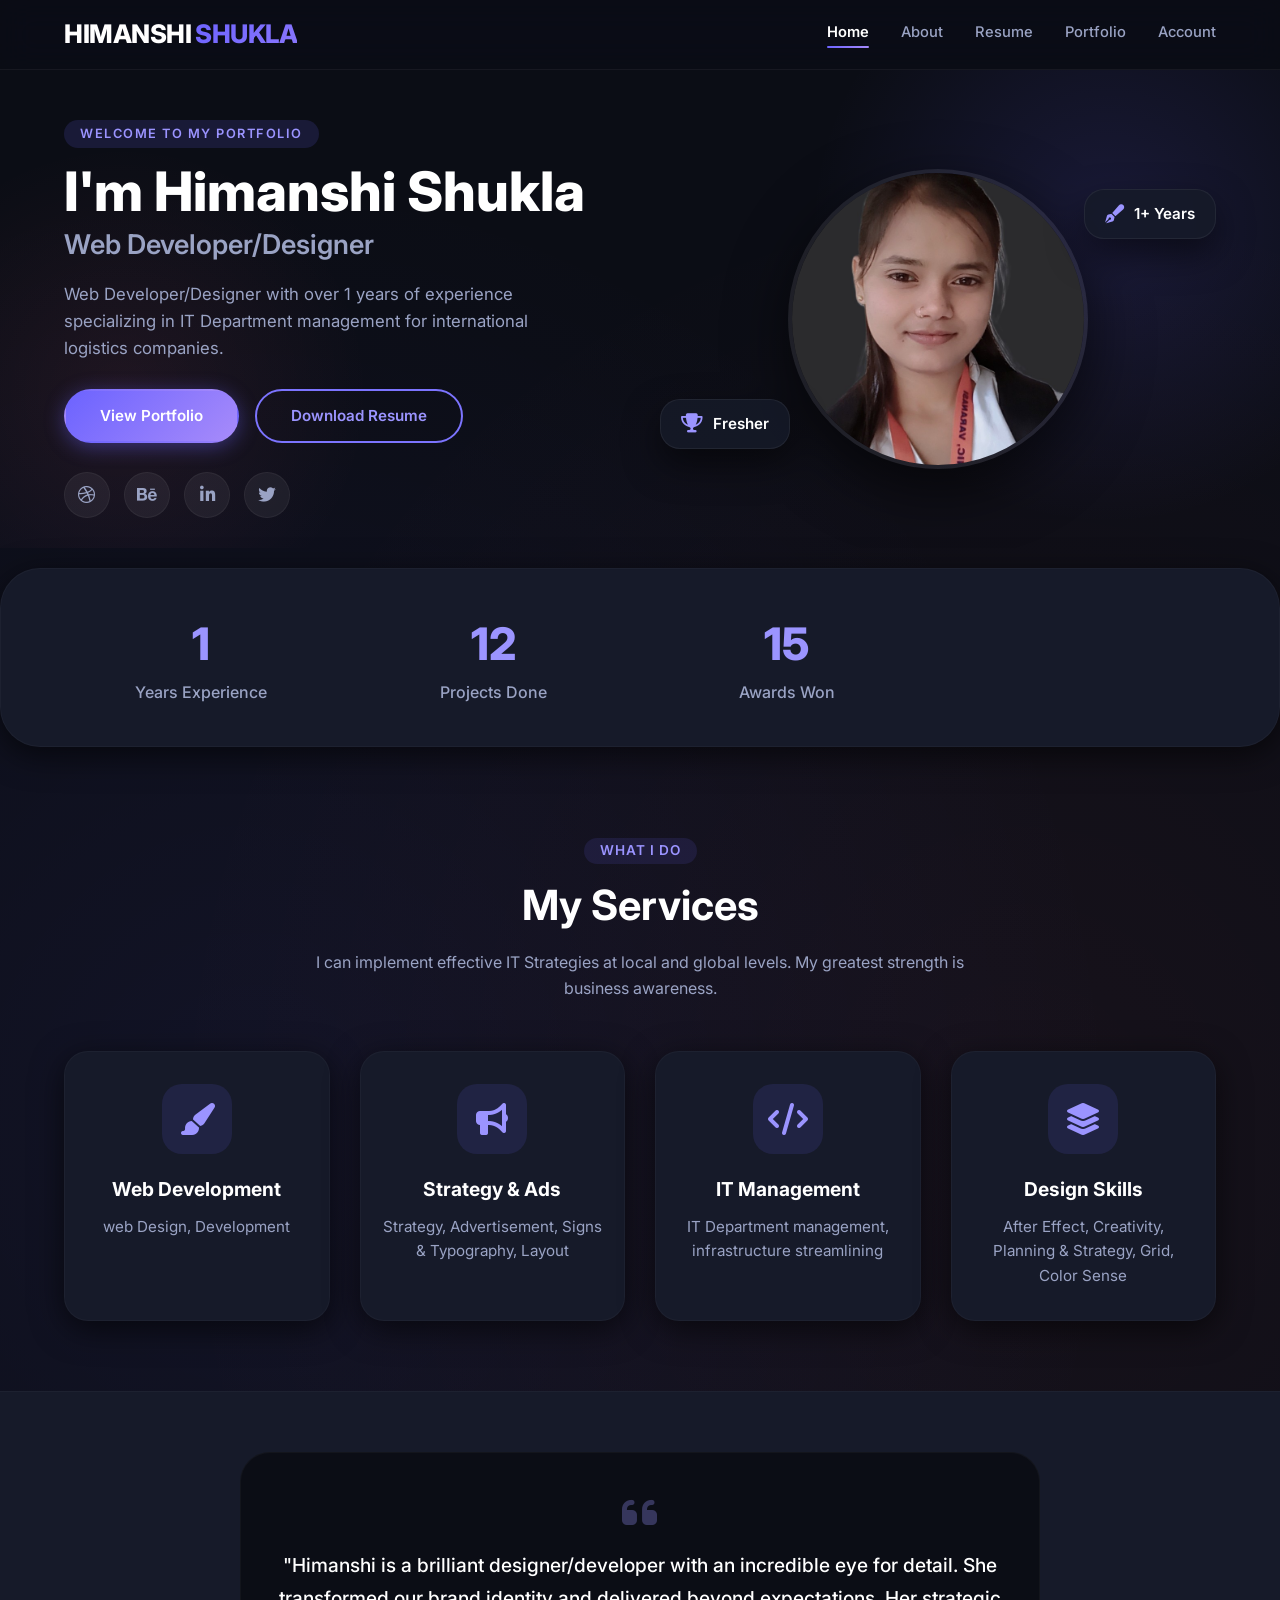
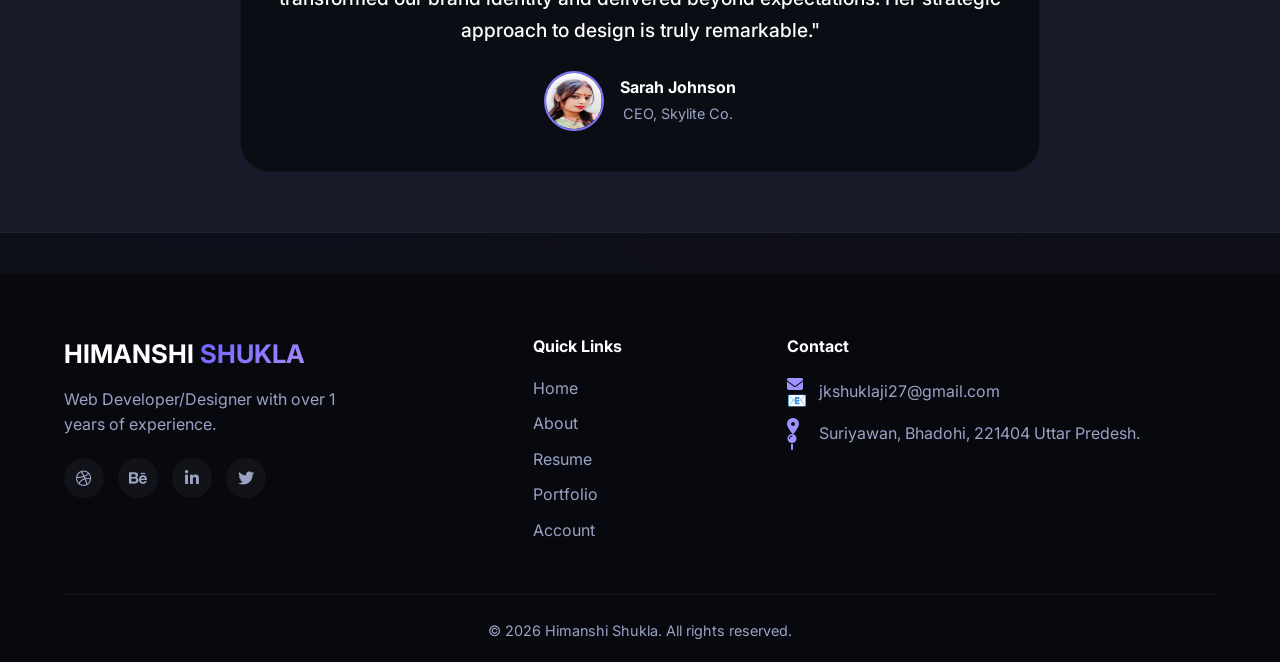
==== index.html @ bd02108a "Initial project" ====
<!DOCTYPE html>
<html lang="en">
<head>
    <meta charset="UTF-8" />
    <meta name="viewport" content="width=device-width, initial-scale=1.0" />
    <title>Himanshi Shukla | Home</title>
    <link rel="stylesheet" href="style.css" />
    <link rel="preconnect" href="https://fonts.googleapis.com" />
    <link rel="preconnect" href="https://fonts.gstatic.com" crossorigin />
    <link href="https://fonts.googleapis.com/css2?family=Inter:opsz,wght@14..32,400;14..32,500;14..32,600;14..32,700;14..32,800&display=swap" rel="stylesheet" />
    <link rel="stylesheet" href="https://cdnjs.cloudflare.com/ajax/libs/font-awesome/6.5.0/css/all.min.css" />
</head>
<body>
    <header class="header">
        <div class="container nav-container">
            <a href="index.html" class="logo">HIMANSHI <span>SHUKLA</span></a>
            <nav class="nav-links" id="navLinks">
                <a href="index.html" class="active">Home</a>
                <a href="about.html">About</a>
                <a href="resume.html">Resume</a>
                <a href="portfolio.html">Portfolio</a>
                <a href="contact.html">Account</a>
            </nav>
            <button class="hamburger" id="hamburger" aria-label="Toggle navigation">
                <span></span><span></span><span></span>
            </button>
        </div>
    </header>

    <section class="hero">
        <div class="container hero-grid">
            <div class="hero-content">
                <p class="hero-tag">Welcome to my portfolio</p>
                <h1 class="hero-title">I'm <span>Himanshi Shukla</span></h1>
                <h2 class="hero-subtitle">Web Developer/Designer</h2>
                <p class="hero-desc">Web Developer/Designer with over 1 years of experience specializing in IT Department management for international logistics companies.</p>
                <div class="hero-buttons">
                    <a href="portfolio.html" class="btn btn-primary">View Portfolio</a>
                    <a href="resume.html" class="btn btn-outline">Download Resume</a>
                </div>
                <div class="hero-social">
                    <a href="#"><i class="fab fa-dribbble"></i></a>
                    <a href="#"><i class="fab fa-behance"></i></a>
                    <a href="#"><i class="fab fa-linkedin-in"></i></a>
                    <a href="#"><i class="fab fa-twitter"></i></a>
                </div>
            </div>
            <div class="hero-image">
                <div class="hero-avatar">
                    <img src="img/him1.jpeg" alt="Himanshi Shukla" />
                </div>
                <div class="floating-card card-1"><i class="fas fa-pen-fancy"></i>1+ Years</div>
                <div class="floating-card card-2"><i class="fas fa-trophy"></i>Fresher</div>
            </div>
        </div>
    </section>

    <section class="stats">
        <div class="container stats-grid">
            <div class="stat-item"><span class="stat-number" data-count="1">0</span><span class="stat-label">Years Experience</span></div>
            <div class="stat-item"><span class="stat-number" data-count="12">0</span><span class="stat-label">Projects Done</span></div>
            <div class="stat-item"><span class="stat-number" data-count="15">0</span><span class="stat-label">Awards Won</span></div>
        </div>
    </section>

    <section class="services">
        <div class="container">
            <div class="section-header">
                <span class="section-tag">What I Do</span>
                <h2 class="section-title">My <span>Services</span></h2>
                <p class="section-desc">I can implement effective IT Strategies at local and global levels. My greatest strength is business awareness.</p>
            </div>
            <div class="services-grid">
                <div class="service-card"><div class="service-icon"><i class="fas fa-paint-brush"></i></div><h3>Web Development</h3><p>web Design, Development</p></div>
                <div class="service-card"><div class="service-icon"><i class="fas fa-bullhorn"></i></div><h3>Strategy & Ads</h3><p>Strategy, Advertisement, Signs & Typography, Layout</p></div>
                <div class="service-card"><div class="service-icon"><i class="fas fa-code"></i></div><h3>IT Management</h3><p>IT Department management, infrastructure streamlining</p></div>
                <div class="service-card"><div class="service-icon"><i class="fas fa-layer-group"></i></div><h3>Design Skills</h3><p>After Effect, Creativity, Planning & Strategy, Grid, Color Sense</p></div>
            </div>
        </div>
    </section>

    <section class="testimonial">
        <div class="container">
            <div class="testimonial-card">
                <i class="fas fa-quote-left quote-icon"></i>
                <p class="testimonial-text">"Himanshi is a brilliant designer/developer with an incredible eye for detail. She transformed our brand identity and delivered beyond expectations. Her strategic approach to design is truly remarkable."</p>
                <div class="testimonial-author">
                    <img src="img/di.png" alt="Mrs.Pragya Shukla" />
                    <div><h4>Sarah Johnson</h4><span>CEO, Skylite  Co.</span></div>
                </div>
            </div>
        </div>
    </section>

    <footer class="footer">
        <div class="container">
            <div class="footer-grid">
                <div class="footer-brand"><h3>HIMANSHI <span>SHUKLA</span></h3><p>Web Developer/Designer with over 1 years of experience.</p><div class="footer-social"><a href="#"><i class="fab fa-dribbble"></i></a><a href="#"><i class="fab fa-behance"></i></a><a href="#"><i class="fab fa-linkedin-in"></i></a><a href="#"><i class="fab fa-twitter"></i></a></div></div>
                <div class="footer-links"><h4>Quick Links</h4><a href="index.html">Home</a><a href="about.html">About</a><a href="resume.html">Resume</a><a href="portfolio.html">Portfolio</a><a href="contact.html">Account</a></div>
                <div class="footer-contact"><h4>Contact</h4><p><i class="fas fa-envelope">📧</i>jkshuklaji27@gmail.com</p><p><i class="fas fa-map-marker-alt">📍</i> Suriyawan, Bhadohi, 221404 Uttar Predesh.</p></div>
            </div>
            <div class="footer-bottom"><p>&copy; 2026 Himanshi Shukla. All rights reserved.</p></div>
        </div>
    </footer>

    <script src="script.js"></script>
</body>
</html>
---- style.css ----
/* ============================================================
   CSS VARIABLES — ELEGANT DARK THEME
   ============================================================ */
:root {
    color-scheme: dark;

    /* Primary palette (Bright on dark) */
    --color-primary: #7C74FF;
    --color-primary-light: #9B94FF;
    --color-primary-dark: #5A4FD8;
    --color-primary-glow: rgba(108, 99, 255, 0.35);

    /* Secondary / Accents (Neon-ish) */
    --color-secondary: #FF6B8A;
    --color-secondary-light: #FF8AA8;
    --color-accent: #FFD93D;
    --color-accent-soft: #332D1A;

    /* Dark Neutrals */
    --color-bg: #0B0D15;
    --color-bg-card: #161A29;
    --color-bg-card-hover: #1E2337;
    --color-text: #EEF0F8;
    --color-text-muted: #9AA3C4;
    --color-border: #2A2F45;

    /* Dark Shadows (Deep & Glowing) */
    --shadow-soft: 0 8px 32px rgba(0, 0, 0, 0.6);
    --shadow-medium: 0 16px 48px rgba(0, 0, 0, 0.8);
    --shadow-glow: 0 8px 40px rgba(108, 99, 255, 0.25);

    /* Gradients (Rich & Vibrant) */
    --gradient-primary: linear-gradient(135deg, #6C63FF 0%, #a78bfa 100%);
    --gradient-secondary: linear-gradient(135deg, #FF6B8A 0%, #FF8AA8 100%);
    --gradient-accent: linear-gradient(135deg, #FFD93D 0%, #F59E0B 100%);
    --gradient-hero: linear-gradient(135deg, #6C63FF 0%, #FF6B8A 50%, #FFD93D 100%);
    --gradient-bg: radial-gradient(ellipse at 20% 50%, rgba(108, 99, 255, 0.08) 0%, transparent 60%),
                   radial-gradient(ellipse at 80% 50%, rgba(255, 107, 138, 0.05) 0%, transparent 60%);

    /* Typography & radius */
    --font-family: 'Inter', sans-serif;
    --radius-card: 24px;
    --radius-pill: 60px;
    --transition-smooth: cubic-bezier(0.25, 0.46, 0.45, 0.94);
    --transition-bounce: cubic-bezier(0.34, 1.56, 0.64, 1);
}

/* ============================================================
   RESET & BASE (Dark)
   ============================================================ */
* {
    margin: 0;
    padding: 0;
    box-sizing: border-box;
}

html {
    scroll-behavior: smooth;
}

body {
    font-family: var(--font-family);
    background: var(--color-bg);
    color: var(--color-text);
    line-height: 1.6;
    overflow-x: hidden;
    background-image: var(--gradient-bg);
    min-height: 100vh;
}

/* Custom Dark Scrollbar */
::-webkit-scrollbar {
    width: 8px;
}
::-webkit-scrollbar-track {
    background: var(--color-bg);
}
::-webkit-scrollbar-thumb {
    background: var(--color-primary);
    border-radius: 10px;
}
::-webkit-scrollbar-thumb:hover {
    background: var(--color-primary-light);
}

a {
    text-decoration: none;
    color: inherit;
}

img {
    max-width: 100%;
    display: block;
}

.container {
    max-width: 1200px;
    margin: 0 auto;
    padding: 0 24px;
}

/* ============================================================
   GLOBAL TEXT GRADIENT ANIMATION (shimmer)
   ============================================================ */
.gradient-text {
    background: var(--gradient-primary);
    background-size: 200% 200%;
    -webkit-background-clip: text;
    -webkit-text-fill-color: transparent;
    background-clip: text;
    animation: shimmerText 5s ease-in-out infinite;
}

@keyframes shimmerText {
    0%, 100% { background-position: 0% 50%; }
    50% { background-position: 100% 50%; }
}

/* ============================================================
   HEADER / NAV (Glass-morphism Dark)
   ============================================================ */
.header {
    background: rgba(11, 13, 21, 0.78);
    backdrop-filter: blur(16px) saturate(180%);
    -webkit-backdrop-filter: blur(16px) saturate(180%);
    border-bottom: 1px solid rgba(255, 255, 255, 0.05);
    position: sticky;
    top: 0;
    z-index: 1000;
    padding: 14px 0;
    transition: box-shadow 0.4s ease, background 0.4s ease;
}

.header.scrolled {
    box-shadow: 0 8px 32px rgba(0, 0, 0, 0.5);
    background: rgba(11, 13, 21, 0.92);
}

.nav-container {
    display: flex;
    justify-content: space-between;
    align-items: center;
}

.logo {
    font-size: 1.6rem;
    font-weight: 800;
    letter-spacing: -0.5px;
    display: flex;
    align-items: center;
    gap: 4px;
    color: #fff;
}

.logo-icon {
    display: inline-block;
    animation: logoPulse 3s ease-in-out infinite;
}

@keyframes logoPulse {
    0%, 100% { transform: scale(1); }
    50% { transform: scale(1.08); }
}

.logo span {
    background: var(--gradient-primary);
    -webkit-background-clip: text;
    -webkit-text-fill-color: transparent;
    background-clip: text;
    animation: shimmerText 4s ease-in-out infinite;
    background-size: 200% 200%;
}

.nav-links {
    display: flex;
    gap: 32px;
    align-items: center;
}

.nav-links a {
    font-weight: 500;
    font-size: 0.92rem;
    transition: color 0.3s ease;
    position: relative;
    padding-bottom: 4px;
    color: var(--color-text-muted);
}

.nav-links a::after {
    content: '';
    position: absolute;
    bottom: 0;
    left: 0;
    width: 0;
    height: 2.5px;
    background: var(--gradient-primary);
    border-radius: 4px;
    transition: width 0.4s var(--transition-smooth);
}

.nav-links a:hover::after,
.nav-links a.active::after {
    width: 100%;
}

.nav-links a:hover,
.nav-links a.active {
    color: #fff;
}

.nav-links a.active {
    font-weight: 600;
}

.hamburger {
    display: none;
    flex-direction: column;
    gap: 5px;
    background: none;
    border: none;
    cursor: pointer;
    padding: 4px;
    transition: transform 0.3s ease;
}
.hamburger:hover {
    transform: scale(1.05);
}
.hamburger span {
    width: 28px;
    height: 3px;
    background: #fff;
    border-radius: 4px;
    transition: 0.3s ease;
    transform-origin: center;
}
.hamburger.open span:nth-child(1) {
    transform: rotate(45deg) translate(6px, 6px);
}
.hamburger.open span:nth-child(2) {
    opacity: 0;
    transform: scaleX(0);
}
.hamburger.open span:nth-child(3) {
    transform: rotate(-45deg) translate(6px, -6px);
}

/* ============================================================
   HERO SECTION (Dark with Glowing Orbs)
   ============================================================ */
.hero {
    padding: 50px 0 30px;
    position: relative;
    overflow: hidden;
}

/* Glowing background orbs for dark theme */
.hero::before {
    content: '';
    position: absolute;
    top: -30%;
    right: -10%;
    width: 600px;
    height: 600px;
    background: radial-gradient(circle, rgba(108, 99, 255, 0.15) 0%, transparent 70%);
    border-radius: 50%;
    pointer-events: none;
    animation: orbFloat 20s ease-in-out infinite alternate;
}
.hero::after {
    content: '';
    position: absolute;
    bottom: -20%;
    left: -10%;
    width: 500px;
    height: 500px;
    background: radial-gradient(circle, rgba(255, 107, 138, 0.08) 0%, transparent 70%);
    border-radius: 50%;
    pointer-events: none;
    animation: orbFloat 25s ease-in-out infinite alternate-reverse;
}

@keyframes orbFloat {
    0% { transform: translate(0, 0) scale(1); }
    100% { transform: translate(40px, -30px) scale(1.1); }
}

.hero-grid {
    display: grid;
    grid-template-columns: 1fr 1fr;
    gap: 40px;
    align-items: center;
    position: relative;
    z-index: 1;
}

.hero-tag {
    color: var(--color-primary-light);
    font-weight: 600;
    letter-spacing: 1.5px;
    text-transform: uppercase;
    font-size: 0.8rem;
    display: inline-block;
    background: rgba(108, 99, 255, 0.15);
    padding: 4px 16px;
    border-radius: var(--radius-pill);
    margin-bottom: 6px;
    animation: fadeInUp 0.8s var(--transition-smooth) both;
}

.hero-title {
    font-size: 3.4rem;
    font-weight: 800;
    margin: 8px 0 2px;
    line-height: 1.08;
    color: #fff;
    animation: fadeInUp 0.8s var(--transition-smooth) 0.1s both;
}

.hero-title .highlight {
    background: var(--gradient-primary);
    background-size: 200% 200%;
    -webkit-background-clip: text;
    -webkit-text-fill-color: transparent;
    background-clip: text;
    animation: shimmerText 5s ease-in-out infinite;
}

.hero-subtitle {
    font-size: 1.7rem;
    font-weight: 600;
    color: var(--color-text-muted);
    margin-bottom: 14px;
    animation: fadeInUp 0.8s var(--transition-smooth) 0.2s both;
}

.typed-cursor {
    display: inline-block;
    width: 3px;
    height: 1.2em;
    background: var(--color-primary-light);
    margin-left: 4px;
    animation: blink 0.9s step-end infinite;
    vertical-align: text-bottom;
}

@keyframes blink {
    0%, 100% { opacity: 1; }
    50% { opacity: 0; }
}

.hero-desc {
    max-width: 500px;
    color: var(--color-text-muted);
    margin-bottom: 28px;
    font-size: 1.05rem;
    animation: fadeInUp 0.8s var(--transition-smooth) 0.3s both;
}

.hero-buttons {
    display: flex;
    gap: 16px;
    flex-wrap: wrap;
    margin-bottom: 28px;
    animation: fadeInUp 0.8s var(--transition-smooth) 0.4s both;
}

.btn {
    padding: 13px 34px;
    border-radius: var(--radius-pill);
    font-weight: 600;
    font-size: 0.95rem;
    transition: all 0.4s var(--transition-smooth);
    border: 2px solid transparent;
    cursor: pointer;
    display: inline-flex;
    align-items: center;
    gap: 10px;
    position: relative;
    overflow: hidden;
}

.btn-primary {
    background: var(--gradient-primary);
    color: #fff;
    box-shadow: 0 4px 20px rgba(108, 99, 255, 0.4);
}

.btn-primary::before {
    content: '';
    position: absolute;
    inset: 0;
    background: linear-gradient(135deg, rgba(255,255,255,0.15), transparent);
    opacity: 0;
    transition: opacity 0.4s ease;
}
.btn-primary:hover::before {
    opacity: 1;
}
.btn-primary:hover {
    transform: translateY(-4px) scale(1.03);
    box-shadow: 0 16px 40px rgba(108, 99, 255, 0.5);
}
.btn-primary:active {
    transform: translateY(0) scale(0.98);
}

.btn-outline {
    border-color: var(--color-primary);
    color: var(--color-primary-light);
    background: transparent;
}
.btn-outline:hover {
    background: var(--color-primary);
    color: #fff;
    transform: translateY(-4px) scale(1.03);
    box-shadow: 0 12px 32px rgba(108, 99, 255, 0.3);
}
.btn i {
    transition: transform 0.4s var(--transition-bounce);
}
.btn:hover i {
    transform: translateX(4px) scale(1.1);
}

.hero-social {
    display: flex;
    gap: 14px;
    animation: fadeInUp 0.8s var(--transition-smooth) 0.5s both;
}

.hero-social a {
    width: 46px;
    height: 46px;
    border-radius: 50%;
    background: rgba(255, 255, 255, 0.06);
    display: flex;
    align-items: center;
    justify-content: center;
    font-size: 1.1rem;
    color: var(--color-text-muted);
    transition: all 0.5s var(--transition-smooth);
    border: 1px solid rgba(255, 255, 255, 0.05);
}
.hero-social a:hover {
    background: var(--color-primary);
    color: #fff;
    transform: translateY(-6px) rotate(8deg) scale(1.08);
    box-shadow: 0 12px 30px rgba(108, 99, 255, 0.4);
    border-color: var(--color-primary);
}

.hero-image {
    position: relative;
    display: flex;
    justify-content: center;
    align-items: center;
    animation: fadeInUp 0.8s var(--transition-smooth) 0.2s both;
}

.hero-avatar {
    width: 300px;
    height: 300px;
    border-radius: 50%;
    overflow: hidden;
    box-shadow: 0 20px 60px rgba(0, 0, 0, 0.6);
    border: 4px solid rgba(255, 255, 255, 0.08);
    position: relative;
    transition: transform 0.6s var(--transition-smooth), box-shadow 0.6s ease;
}
.hero-avatar:hover {
    transform: scale(1.02) rotate(2deg);
    box-shadow: 0 30px 80px rgba(108, 99, 255, 0.2);
}
.hero-avatar img {
    width: 100%;
    height: 100%;
    object-fit: cover;
    transition: transform 0.8s var(--transition-smooth);
}
.hero-avatar:hover img {
    transform: scale(1.05);
}

.floating-card {
    position: absolute;
    background: rgba(22, 26, 41, 0.85);
    backdrop-filter: blur(8px);
    padding: 12px 20px;
    border-radius: 20px;
    box-shadow: 0 15px 35px rgba(0, 0, 0, 0.5);
    display: flex;
    align-items: center;
    gap: 10px;
    font-weight: 600;
    font-size: 0.95rem;
    animation: floatAndBob 6s ease-in-out infinite;
    border: 1px solid rgba(255, 255, 255, 0.06);
    color: #fff;
}
.floating-card i {
    color: var(--color-primary-light);
    font-size: 1.2rem;
}
.card-1 {
    top: 20px;
    right: 0;
    animation-delay: 0s;
}
.card-2 {
    bottom: 20px;
    left: 0;
    animation-delay: 2s;
}

@keyframes floatAndBob {
    0% { transform: translateY(0px) rotate(0deg); }
    50% { transform: translateY(-15px) rotate(2deg); }
    100% { transform: translateY(0px) rotate(0deg); }
}

/* ============================================================
   STATS SECTION
   ============================================================ */
.stats {
    padding: 40px 0;
    background: var(--color-bg-card);
    border-radius: 40px;
    margin: 20px 0;
    box-shadow: var(--shadow-soft);
    border: 1px solid rgba(255, 255, 255, 0.03);
}
.stats-grid {
    display: grid;
    grid-template-columns: repeat(4, 1fr);
    gap: 20px;
    text-align: center;
}
.stat-number {
    font-size: 2.8rem;
    font-weight: 800;
    color: var(--color-primary-light);
    display: block;
    animation: countPulse 2s ease-in-out infinite;
}
@keyframes countPulse {
    0%, 100% { transform: scale(1); }
    50% { transform: scale(1.02); }
}
.stat-label {
    color: var(--color-text-muted);
    font-weight: 500;
}

/* ============================================================
   SECTION HEADERS
   ============================================================ */
.section-header {
    text-align: center;
    max-width: 700px;
    margin: 0 auto 50px;
}
.section-tag {
    color: var(--color-primary-light);
    font-weight: 600;
    letter-spacing: 1px;
    text-transform: uppercase;
    font-size: 0.85rem;
    background: rgba(108, 99, 255, 0.12);
    padding: 2px 16px;
    border-radius: var(--radius-pill);
    display: inline-block;
}
.section-title {
    font-size: 2.6rem;
    font-weight: 700;
    margin: 8px 0 12px;
    color: #fff;
}
.section-desc {
    color: var(--color-text-muted);
}

/* ============================================================
   SERVICES CARDS
   ============================================================ */
.services {
    padding: 70px 0;
}
.services-grid {
    display: grid;
    grid-template-columns: repeat(4, 1fr);
    gap: 30px;
}
.service-card {
    background: var(--color-bg-card);
    padding: 32px 20px;
    border-radius: var(--radius-card);
    text-align: center;
    box-shadow: var(--shadow-soft);
    transition: all 0.4s var(--transition-smooth);
    border-bottom: 3px solid transparent;
    border: 1px solid rgba(255, 255, 255, 0.03);
}
.service-card:hover {
    transform: translateY(-12px);
    box-shadow: var(--shadow-medium);
    border-bottom-color: var(--color-primary);
    background: var(--color-bg-card-hover);
}
.service-icon {
    width: 70px;
    height: 70px;
    margin: 0 auto 20px;
    background: rgba(108, 99, 255, 0.12);
    border-radius: 20px;
    display: flex;
    align-items: center;
    justify-content: center;
    font-size: 2rem;
    color: var(--color-primary-light);
    transition: all 0.4s var(--transition-smooth);
}
.service-card:hover .service-icon {
    transform: scale(1.12) rotate(5deg);
    background: var(--gradient-primary);
    color: #fff;
}
.service-card h3 {
    margin-bottom: 10px;
    font-size: 1.2rem;
    color: #fff;
}
.service-card p {
    color: var(--color-text-muted);
    font-size: 0.95rem;
}

/* ============================================================
   TESTIMONIAL
   ============================================================ */
.testimonial {
    padding: 60px 0;
    background: var(--color-bg-card);
    border-top: 1px solid rgba(255, 255, 255, 0.03);
    border-bottom: 1px solid rgba(255, 255, 255, 0.03);
}
.testimonial-card {
    max-width: 800px;
    margin: 0 auto;
    text-align: center;
    padding: 40px 30px;
    background: var(--color-bg);
    border-radius: 30px;
    position: relative;
    transition: all 0.4s ease;
    border: 1px solid rgba(255, 255, 255, 0.03);
}
.testimonial-card:hover {
    transform: scale(1.01);
    box-shadow: var(--shadow-medium);
}
.quote-icon {
    font-size: 2.5rem;
    color: var(--color-primary-light);
    opacity: 0.3;
    margin-bottom: 16px;
    animation: quotePulse 3s ease-in-out infinite;
}
@keyframes quotePulse {
    0%, 100% { opacity: 0.3; transform: scale(1); }
    50% { opacity: 0.6; transform: scale(1.05); }
}
.testimonial-text {
    font-size: 1.2rem;
    font-weight: 500;
    color: #fff;
    line-height: 1.7;
}
.testimonial-author {
    display: flex;
    align-items: center;
    justify-content: center;
    gap: 16px;
    margin-top: 24px;
}
.testimonial-author img {
    width: 60px;
    height: 60px;
    border-radius: 50%;
    transition: transform 0.4s ease;
    border: 2px solid var(--color-primary);
}
.testimonial-author img:hover {
    transform: scale(1.08) rotate(4deg);
}
.testimonial-author h4 {
    font-weight: 700;
    color: #fff;
}
.testimonial-author span {
    color: var(--color-text-muted);
    font-size: 0.9rem;
}

/* ============================================================
   ABOUT PAGE
   ============================================================ */
.about-grid {
    display: grid;
    grid-template-columns: 1fr 1fr;
    gap: 50px;
    align-items: center;
    padding: 60px 0;
}
.about-img img {
    border-radius: 30px;
    box-shadow: var(--shadow-soft);
    transition: all 0.6s var(--transition-smooth);
    border: 1px solid rgba(255, 255, 255, 0.05);
}
.about-img img:hover {
    transform: scale(1.02) rotate(1deg);
    box-shadow: var(--shadow-medium);
}
.about-content h2 {
    font-size: 2.4rem;
    margin-bottom: 16px;
    color: #fff;
}
.about-content p {
    color: var(--color-text-muted);
    margin-bottom: 16px;
}
.skill-tags {
    display: flex;
    flex-wrap: wrap;
    gap: 10px;
    margin-top: 20px;
}
.skill-tags span {
    background: rgba(255, 255, 255, 0.06);
    padding: 6px 20px;
    border-radius: 30px;
    font-size: 0.85rem;
    font-weight: 500;
    transition: all 0.3s ease;
    border: 1px solid rgba(255, 255, 255, 0.04);
    color: var(--color-text-muted);
}
.skill-tags span:hover {
    background: var(--color-primary);
    color: #fff;
    transform: translateY(-3px);
    border-color: var(--color-primary);
    box-shadow: 0 8px 20px rgba(108, 99, 255, 0.25);
}

/* ============================================================
   RESUME PAGE
   ============================================================ */
.resume-section {
    padding: 60px 0;
}
.resume-grid {
    display: grid;
    grid-template-columns: 1fr 1fr;
    gap: 40px;
}
.resume-block h3 {
    font-size: 1.5rem;
    margin-bottom: 20px;
    display: flex;
    align-items: center;
    gap: 12px;
    color: #fff;
}
.resume-block h3 i {
    color: var(--color-primary-light);
}
.resume-item {
    background: var(--color-bg-card);
    padding: 24px;
    border-radius: 16px;
    margin-bottom: 20px;
    box-shadow: var(--shadow-soft);
    border-left: 4px solid var(--color-primary);
    transition: all 0.3s var(--transition-smooth);
    border: 1px solid rgba(255, 255, 255, 0.03);
    border-left-width: 4px;
}
.resume-item:hover {
    transform: translateX(10px);
    box-shadow: var(--shadow-medium);
    border-left-width: 8px;
    background: var(--color-bg-card-hover);
}
.resume-item h4 {
    font-weight: 700;
    font-size: 1.1rem;
    color: #fff;
}
.resume-item .meta {
    color: var(--color-primary-light);
    font-weight: 500;
    font-size: 0.9rem;
    margin: 4px 0 8px;
}
.resume-item p {
    color: var(--color-text-muted);
    font-size: 0.95rem;
}

/* ============================================================
   PORTFOLIO
   ============================================================ */
.portfolio-grid {
    display: grid;
    grid-template-columns: repeat(3, 1fr);
    gap: 30px;
    padding: 60px 0;
}
.portfolio-item {
    border-radius: 20px;
    overflow: hidden;
    box-shadow: var(--shadow-soft);
    transition: all 0.4s var(--transition-smooth);
    background: var(--color-bg-card);
    border: 1px solid rgba(255, 255, 255, 0.03);
}
.portfolio-item:hover {
    transform: translateY(-8px) scale(1.01);
    box-shadow: var(--shadow-medium);
}
.portfolio-item img {
    width: 100%;
    height: 220px;
    object-fit: cover;
    transition: transform 0.6s ease, filter 0.4s ease;
}
.portfolio-item:hover img {
    transform: scale(1.08);
    filter: brightness(1.15);
}
.portfolio-item .info {
    padding: 20px;
    transition: background 0.3s ease;
}
.portfolio-item:hover .info {
    background: rgba(108, 99, 255, 0.06);
}
.portfolio-item .info h4 {
    font-weight: 700;
    color: #fff;
}
.portfolio-item .info p {
    color: var(--color-text-muted);
    font-size: 0.9rem;
}

/* ============================================================
   CONTACT
   ============================================================ */
.contact-wrapper {
    display: grid;
    grid-template-columns: 1fr 1fr;
    gap: 50px;
    padding: 60px 0;
}
.contact-info h2 {
    font-size: 2.4rem;
    margin-bottom: 16px;
    color: #fff;
}
.contact-info p {
    color: var(--color-text-muted);
    margin-bottom: 30px;
}
.contact-detail {
    display: flex;
    align-items: center;
    gap: 16px;
    margin-bottom: 18px;
    transition: all 0.3s ease;
}
.contact-detail:hover {
    transform: translateX(8px);
}
.contact-detail i {
    width: 44px;
    height: 44px;
    background: rgba(108, 99, 255, 0.12);
    border-radius: 50%;
    display: flex;
    align-items: center;
    justify-content: center;
    color: var(--color-primary-light);
    font-size: 1.1rem;
    transition: 0.3s;
}
.contact-detail:hover i {
    background: var(--color-primary);
    color: #fff;
    transform: rotate(10deg);
}
.contact-form input,
.contact-form textarea {
    width: 100%;
    padding: 14px 18px;
    border: 1px solid var(--color-border);
    border-radius: 16px;
    margin-bottom: 16px;
    font-family: inherit;
    transition: all 0.3s ease;
    background: var(--color-bg-card);
    color: #fff;
}
.contact-form input:focus,
.contact-form textarea:focus {
    border-color: var(--color-primary);
    outline: none;
    box-shadow: 0 0 0 5px rgba(108, 99, 255, 0.15);
    transform: scale(1.01);
}
.contact-form textarea {
    height: 140px;
    resize: vertical;
}
.contact-form button {
    border: none;
    width: 100%;
}

/* ============================================================
   FOOTER (Darkest)
   ============================================================ */
.footer {
    background: #07090F;
    color: #9AA3C4;
    padding: 60px 0 20px;
    margin-top: 40px;
    border-top: 1px solid rgba(255, 255, 255, 0.03);
}
.footer-grid {
    display: grid;
    grid-template-columns: 2fr 1fr 2fr;
    gap: 40px;
}
.footer-brand h3 {
    font-size: 1.6rem;
    color: #fff;
}
.footer-brand h3 span {
    background: var(--gradient-primary);
    -webkit-background-clip: text;
    -webkit-text-fill-color: transparent;
    background-clip: text;
}
.footer-brand p {
    margin: 12px 0 20px;
    max-width: 300px;
}
.footer-social {
    display: flex;
    gap: 14px;
}
.footer-social a {
    width: 40px;
    height: 40px;
    background: rgba(255, 255, 255, 0.04);
    border-radius: 50%;
    display: flex;
    align-items: center;
    justify-content: center;
    transition: all 0.4s ease;
    color: #9AA3C4;
}
.footer-social a:hover {
    background: var(--color-primary);
    color: #fff;
    transform: translateY(-5px) rotate(360deg);
    box-shadow: 0 8px 20px rgba(108, 99, 255, 0.3);
}
.footer-links h4,
.footer-contact h4 {
    color: #fff;
    margin-bottom: 16px;
}
.footer-links a {
    display: block;
    margin-bottom: 10px;
    transition: 0.3s;
}
.footer-links a:hover {
    color: var(--color-primary-light);
    transform: translateX(6px);
}
.footer-contact p {
    margin-bottom: 10px;
    display: flex;
    align-items: center;
    gap: 12px;
}
.footer-contact i {
    color: var(--color-primary-light);
    width: 20px;
}
.footer-bottom {
    border-top: 1px solid rgba(255, 255, 255, 0.04);
    padding-top: 24px;
    margin-top: 40px;
    text-align: center;
    font-size: 0.9rem;
}

/* ============================================================
   UTILITY: FADE-IN ON LOAD
   ============================================================ */
.fade-in {
    opacity: 0;
    animation: fadeInUp 0.8s var(--transition-smooth) forwards;
}

@keyframes fadeInUp {
    0% { opacity: 0; transform: translateY(30px) scale(0.96); }
    100% { opacity: 1; transform: translateY(0) scale(1); }
}

/* ============================================================
   RESPONSIVE (Dark theme compatible)
   ============================================================ */
@media (max-width: 1024px) {
    .services-grid { grid-template-columns: repeat(2, 1fr); }
    .portfolio-grid { grid-template-columns: repeat(2, 1fr); }
}
@media (max-width: 768px) {
    .nav-links {
        position: absolute;
        top: 80px;
        left: 0;
        right: 0;
        background: rgba(11, 13, 21, 0.98);
        backdrop-filter: blur(12px);
        flex-direction: column;
        padding: 30px 20px;
        gap: 16px;
        box-shadow: 0 20px 40px rgba(0, 0, 0, 0.6);
        display: none;
        border-bottom: 1px solid rgba(255, 255, 255, 0.05);
    }
    .nav-links.open {
        display: flex;
    }
    .hamburger {
        display: flex;
    }
    .hero-grid,
    .about-grid,
    .resume-grid,
    .contact-wrapper {
        grid-template-columns: 1fr;
    }
    .hero-title { font-size: 2.4rem; }
    .stats-grid { grid-template-columns: repeat(2, 1fr); }
    .services-grid { grid-template-columns: 1fr; }
    .portfolio-grid { grid-template-columns: 1fr; }
    .footer-grid { grid-template-columns: 1fr; }
    .floating-card { display: none; }
    .hero-image {
        order: -1;
    }
    .hero-avatar {
        width: 200px;
        height: 200px;
    }
}
@media (max-width: 480px) {
    .hero-title { font-size: 2rem; }
    .stat-number { font-size: 2rem; }
    .btn { padding: 10px 20px; }
}
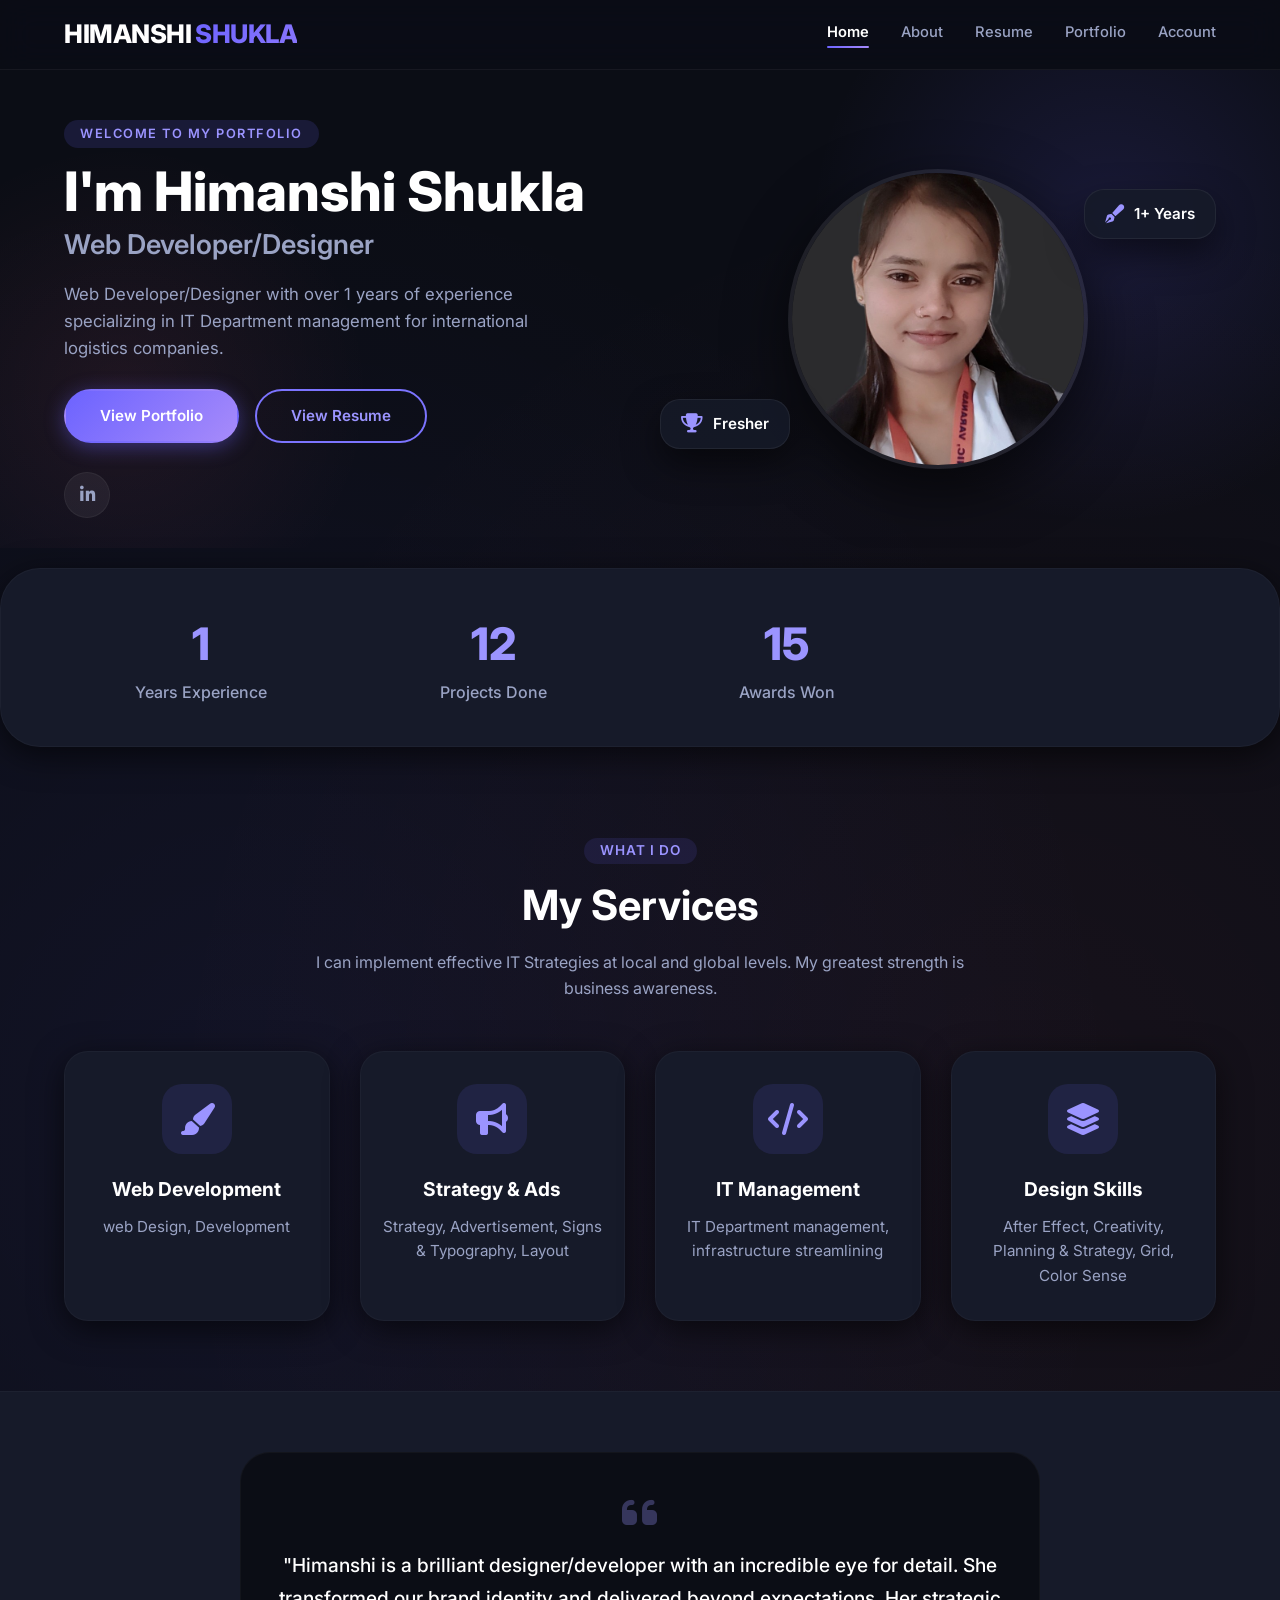
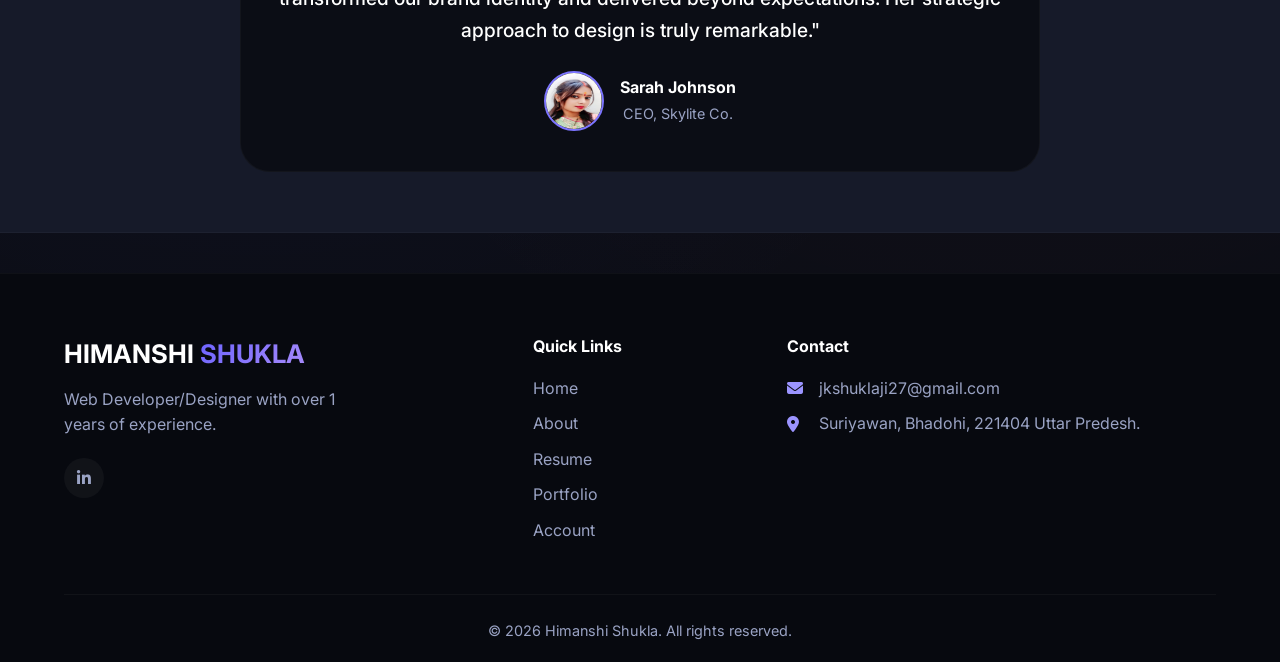
==== commit 03c7f524: "My Portfolio Project" ====
--- a/index.html
+++ b/index.html
@@ -36,13 +36,12 @@
                 <p class="hero-desc">Web Developer/Designer with over 1 years of experience specializing in IT Department management for international logistics companies.</p>
                 <div class="hero-buttons">
                     <a href="portfolio.html" class="btn btn-primary">View Portfolio</a>
-                    <a href="resume.html" class="btn btn-outline">Download Resume</a>
+                    <a href="resume.html" class="btn btn-outline">View Resume</a>
                 </div>
                 <div class="hero-social">
-                    <a href="#"><i class="fab fa-dribbble"></i></a>
-                    <a href="#"><i class="fab fa-behance"></i></a>
-                    <a href="#"><i class="fab fa-linkedin-in"></i></a>
-                    <a href="#"><i class="fab fa-twitter"></i></a>
+                   
+                    <a href="https://www.linkedin.com/in/himanshi-shukla-589098425?utm_source=share_via&utm_content=profile&utm_medium=member_android"><i class="fab fa-linkedin-in"></i></a>
+                    
                 </div>
             </div>
             <div class="hero-image">
@@ -95,9 +94,9 @@
     <footer class="footer">
         <div class="container">
             <div class="footer-grid">
-                <div class="footer-brand"><h3>HIMANSHI <span>SHUKLA</span></h3><p>Web Developer/Designer with over 1 years of experience.</p><div class="footer-social"><a href="#"><i class="fab fa-dribbble"></i></a><a href="#"><i class="fab fa-behance"></i></a><a href="#"><i class="fab fa-linkedin-in"></i></a><a href="#"><i class="fab fa-twitter"></i></a></div></div>
+                <div class="footer-brand"><h3>HIMANSHI <span>SHUKLA</span></h3><p>Web Developer/Designer with over 1 years of experience.</p><div class="footer-social"><a href="https://www.linkedin.com/in/himanshi-shukla-589098425?utm_source=share_via&utm_content=profile&utm_medium=member_android"><i class="fab fa-linkedin-in"></i></a></div></div>
                 <div class="footer-links"><h4>Quick Links</h4><a href="index.html">Home</a><a href="about.html">About</a><a href="resume.html">Resume</a><a href="portfolio.html">Portfolio</a><a href="contact.html">Account</a></div>
-                <div class="footer-contact"><h4>Contact</h4><p><i class="fas fa-envelope">📧</i>jkshuklaji27@gmail.com</p><p><i class="fas fa-map-marker-alt">📍</i> Suriyawan, Bhadohi, 221404 Uttar Predesh.</p></div>
+                <div class="footer-contact"><h4>Contact</h4><p><i class="fas fa-envelope"></i>jkshuklaji27@gmail.com</p><p><i class="fas fa-map-marker-alt"></i> Suriyawan, Bhadohi, 221404 Uttar Predesh.</p></div>
             </div>
             <div class="footer-bottom"><p>&copy; 2026 Himanshi Shukla. All rights reserved.</p></div>
         </div>
--- a/style.css
+++ b/style.css
@@ -831,7 +831,13 @@
     transform: translateY(-8px) scale(1.01);
     box-shadow: var(--shadow-medium);
 }
+.portfolio-image-link {
+    display: block;
+    overflow: hidden;
+    cursor: zoom-in;
+}
 .portfolio-item img {
+    display: block;
     width: 100%;
     height: 220px;
     object-fit: cover;
@@ -855,6 +861,52 @@
 .portfolio-item .info p {
     color: var(--color-text-muted);
     font-size: 0.9rem;
+}
+.certificate-lightbox {
+    position: fixed;
+    width: min(94vw, 1200px);
+    max-width: none;
+    max-height: 94vh;
+    padding: 3rem 1rem 1rem;
+    border: 1px solid rgba(255, 255, 255, 0.2);
+    border-radius: 16px;
+    background: #10131d;
+    overflow: visible;
+}
+.certificate-lightbox[open] {
+    display: grid;
+    place-items: center;
+}
+.certificate-lightbox::backdrop {
+    background: rgba(4, 7, 15, 0.9);
+    backdrop-filter: blur(4px);
+}
+.certificate-lightbox img {
+    display: block;
+    max-width: 100%;
+    max-height: calc(94vh - 4rem);
+    width: auto;
+    height: auto;
+    object-fit: contain;
+    margin: auto;
+}
+.certificate-lightbox-close {
+    position: absolute;
+    top: 0.5rem;
+    right: 0.75rem;
+    border: 0;
+    padding: 0.25rem 0.6rem;
+    background: transparent;
+    color: #fff;
+    font: inherit;
+    font-size: 2rem;
+    line-height: 1;
+    cursor: pointer;
+}
+.certificate-lightbox-close:focus-visible,
+.portfolio-image-link:focus-visible {
+    outline: 3px solid var(--color-primary-light);
+    outline-offset: 3px;
 }
 
 /* ============================================================
@@ -902,32 +954,27 @@
     color: #fff;
     transform: rotate(10deg);
 }
-.contact-form input,
-.contact-form textarea {
+.contact-options {
+    display: flex;
+    flex-direction: column;
+    align-items: flex-start;
+    gap: 16px;
+    padding: 30px;
+    border: 1px solid var(--color-border);
+    border-radius: 20px;
+    background: var(--color-bg-card);
+}
+.contact-options h3 {
+    color: #fff;
+    margin-bottom: 4px;
+}
+.contact-options .btn {
     width: 100%;
-    padding: 14px 18px;
-    border: 1px solid var(--color-border);
-    border-radius: 16px;
-    margin-bottom: 16px;
-    font-family: inherit;
-    transition: all 0.3s ease;
-    background: var(--color-bg-card);
-    color: #fff;
-}
-.contact-form input:focus,
-.contact-form textarea:focus {
-    border-color: var(--color-primary);
-    outline: none;
-    box-shadow: 0 0 0 5px rgba(108, 99, 255, 0.15);
-    transform: scale(1.01);
-}
-.contact-form textarea {
-    height: 140px;
-    resize: vertical;
-}
-.contact-form button {
-    border: none;
-    width: 100%;
+    justify-content: center;
+}
+.contact-options p {
+    color: var(--color-text-muted);
+    margin: 4px 0 0;
 }
 
 /* ============================================================
